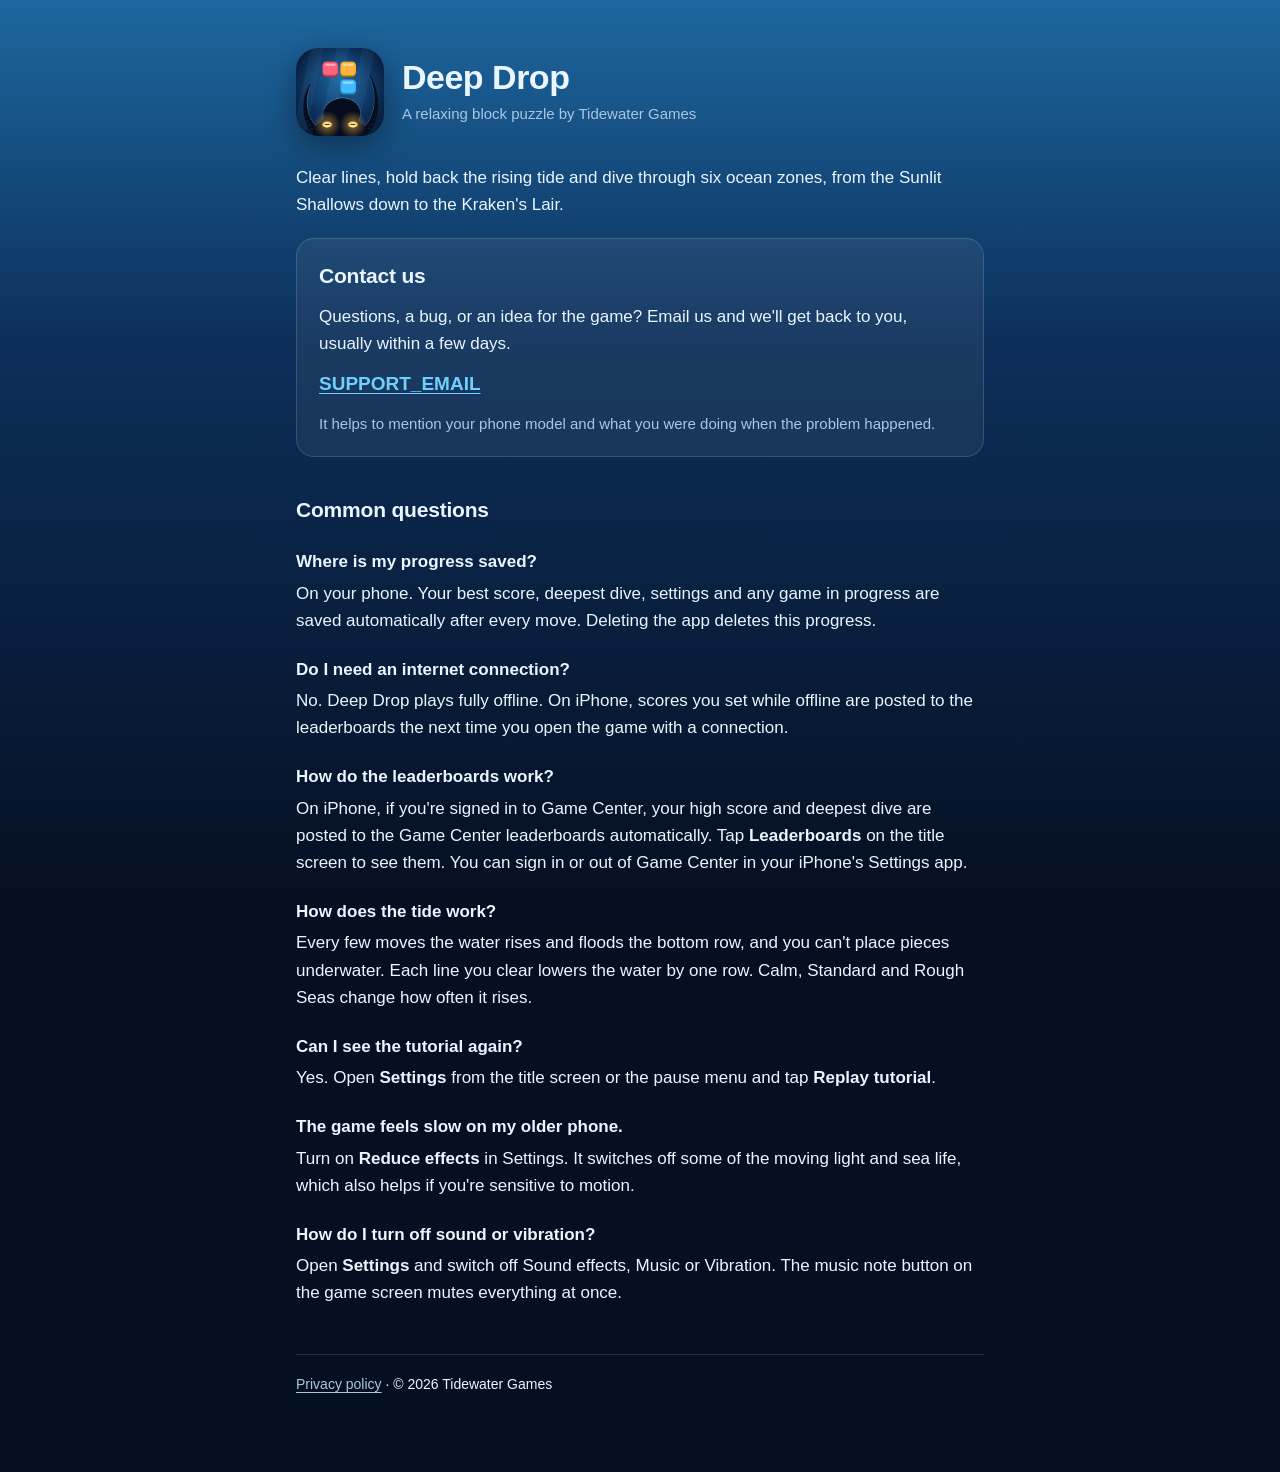
==== index.html @ f3a2e518 "Deep Drop support page and privacy policy Co-Authored-By: Claude Opus 5.5 <noreply@anthropic.com> Cl" ====
<!doctype html>
<html lang="en">
<head>
<meta charset="utf-8">
<meta name="viewport" content="width=device-width, initial-scale=1">
<title>Deep Drop Support</title>
<meta name="description" content="Help and contact for Deep Drop, the relaxing block puzzle by Tidewater Games.">
<link rel="icon" href="icon.png">
<link rel="apple-touch-icon" href="icon.png">
<link rel="stylesheet" href="style.css">
</head>
<body>
<main>
  <header class="app">
    <img src="icon.png" alt="Deep Drop app icon">
    <div>
      <h1>Deep Drop</h1>
      <p class="by">A relaxing block puzzle by Tidewater Games</p>
    </div>
  </header>

  <p>Clear lines, hold back the rising tide and dive through six ocean zones, from the Sunlit Shallows down to the Kraken's Lair.</p>

  <div class="card">
    <h2 style="margin-top:0">Contact us</h2>
    <p>Questions, a bug, or an idea for the game? Email us and we'll get back to you, usually within a few days.</p>
    <p class="contact"><a href="mailto:SUPPORT_EMAIL">SUPPORT_EMAIL</a></p>
    <p class="muted">It helps to mention your phone model and what you were doing when the problem happened.</p>
  </div>

  <h2>Common questions</h2>

  <h3>Where is my progress saved?</h3>
  <p>On your phone. Your best score, deepest dive, settings and any game in progress are saved automatically after every move. Deleting the app deletes this progress.</p>

  <h3>Do I need an internet connection?</h3>
  <p>No. Deep Drop plays fully offline. On iPhone, scores you set while offline are posted to the leaderboards the next time you open the game with a connection.</p>

  <h3>How do the leaderboards work?</h3>
  <p>On iPhone, if you're signed in to Game Center, your high score and deepest dive are posted to the Game Center leaderboards automatically. Tap <strong>Leaderboards</strong> on the title screen to see them. You can sign in or out of Game Center in your iPhone's Settings app.</p>

  <h3>How does the tide work?</h3>
  <p>Every few moves the water rises and floods the bottom row, and you can't place pieces underwater. Each line you clear lowers the water by one row. Calm, Standard and Rough Seas change how often it rises.</p>

  <h3>Can I see the tutorial again?</h3>
  <p>Yes. Open <strong>Settings</strong> from the title screen or the pause menu and tap <strong>Replay tutorial</strong>.</p>

  <h3>The game feels slow on my older phone.</h3>
  <p>Turn on <strong>Reduce effects</strong> in Settings. It switches off some of the moving light and sea life, which also helps if you're sensitive to motion.</p>

  <h3>How do I turn off sound or vibration?</h3>
  <p>Open <strong>Settings</strong> and switch off Sound effects, Music or Vibration. The music note button on the game screen mutes everything at once.</p>

  <footer>
    <p><a href="privacy.html">Privacy policy</a> · © 2026 Tidewater Games</p>
  </footer>
</main>
</body>
</html>
---- style.css ----
:root {
  --sea-top: #1d679f;
  --sea-mid: #0c2f5a;
  --sea-deep: #050f22;
  --card: rgba(255, 255, 255, 0.06);
  --card-line: rgba(255, 255, 255, 0.14);
  --ink: #eaf6ff;
  --muted: #a9c7e2;
  --accent: #6fd0ff;
  --gold: #ffd166;
}

* { box-sizing: border-box; }

html { background: var(--sea-deep); }

body {
  margin: 0;
  min-height: 100vh;
  color: var(--ink);
  font: 17px/1.6 -apple-system, BlinkMacSystemFont, "Segoe UI", Roboto, "Helvetica Neue", Arial, sans-serif;
  background: linear-gradient(180deg, var(--sea-top) 0%, var(--sea-mid) 38%, var(--sea-deep) 100%) fixed;
}

main {
  max-width: 720px;
  margin: 0 auto;
  padding: 48px 16px 64px;
}

header.app {
  display: flex;
  align-items: center;
  gap: 18px;
  margin-bottom: 28px;
}

header.app img {
  width: 88px;
  height: 88px;
  border-radius: 22px;
  box-shadow: 0 10px 30px rgba(0, 0, 0, 0.35);
  flex: none;
}

h1 {
  margin: 0;
  font-size: 34px;
  line-height: 1.15;
  letter-spacing: -0.5px;
}

.by { margin: 4px 0 0; color: var(--muted); font-size: 15px; }

h2 {
  margin: 36px 0 10px;
  font-size: 21px;
  letter-spacing: -0.2px;
}

h3 { margin: 22px 0 4px; font-size: 17px; }

p, li { color: var(--ink); }
p { margin: 0 0 12px; }
ul { padding-left: 22px; margin: 0 0 12px; }

a { color: var(--accent); text-underline-offset: 3px; }
a:focus-visible { outline: 2px solid var(--gold); outline-offset: 3px; border-radius: 4px; }

.card {
  background: var(--card);
  border: 1px solid var(--card-line);
  border-radius: 18px;
  padding: 20px 22px;
  margin: 20px 0;
}

.card p:last-child { margin-bottom: 0; }

.contact {
  font-size: 19px;
  font-weight: 600;
  word-break: break-word;
}

.muted { color: var(--muted); font-size: 15px; }

footer {
  margin-top: 48px;
  padding-top: 18px;
  border-top: 1px solid var(--card-line);
  color: var(--muted);
  font-size: 14px;
}

footer a { color: var(--muted); }

@media (max-width: 480px) {
  main { padding-top: 32px; }
  header.app img { width: 72px; height: 72px; border-radius: 18px; }
  h1 { font-size: 28px; }
}
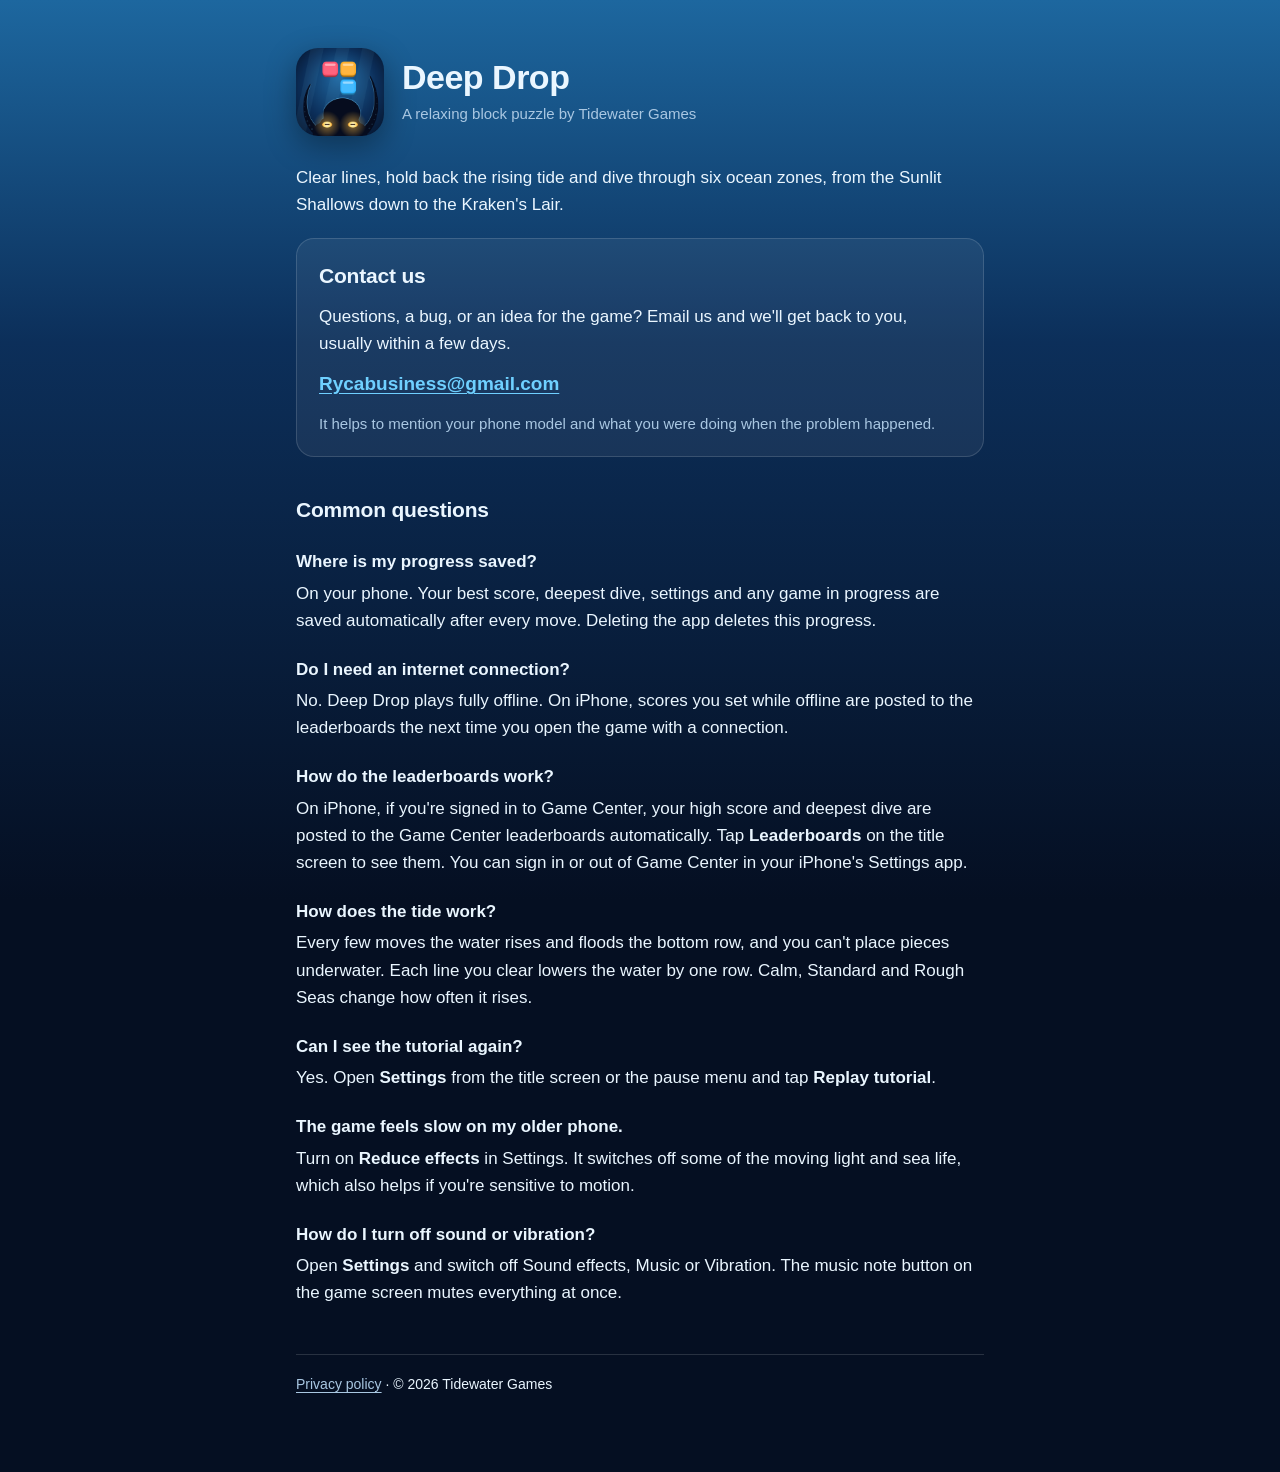
==== commit 29e193ab: "Add the support email Co-Authored-By: Claude Opus 5.5 <noreply@anthropic.com> Claude-Session: https:" ====
--- a/index.html
+++ b/index.html
@@ -24,7 +24,7 @@
   <div class="card">
     <h2 style="margin-top:0">Contact us</h2>
     <p>Questions, a bug, or an idea for the game? Email us and we'll get back to you, usually within a few days.</p>
-    <p class="contact"><a href="mailto:SUPPORT_EMAIL">SUPPORT_EMAIL</a></p>
+    <p class="contact"><a href="mailto:Rycabusiness@gmail.com">Rycabusiness@gmail.com</a></p>
     <p class="muted">It helps to mention your phone model and what you were doing when the problem happened.</p>
   </div>
 
